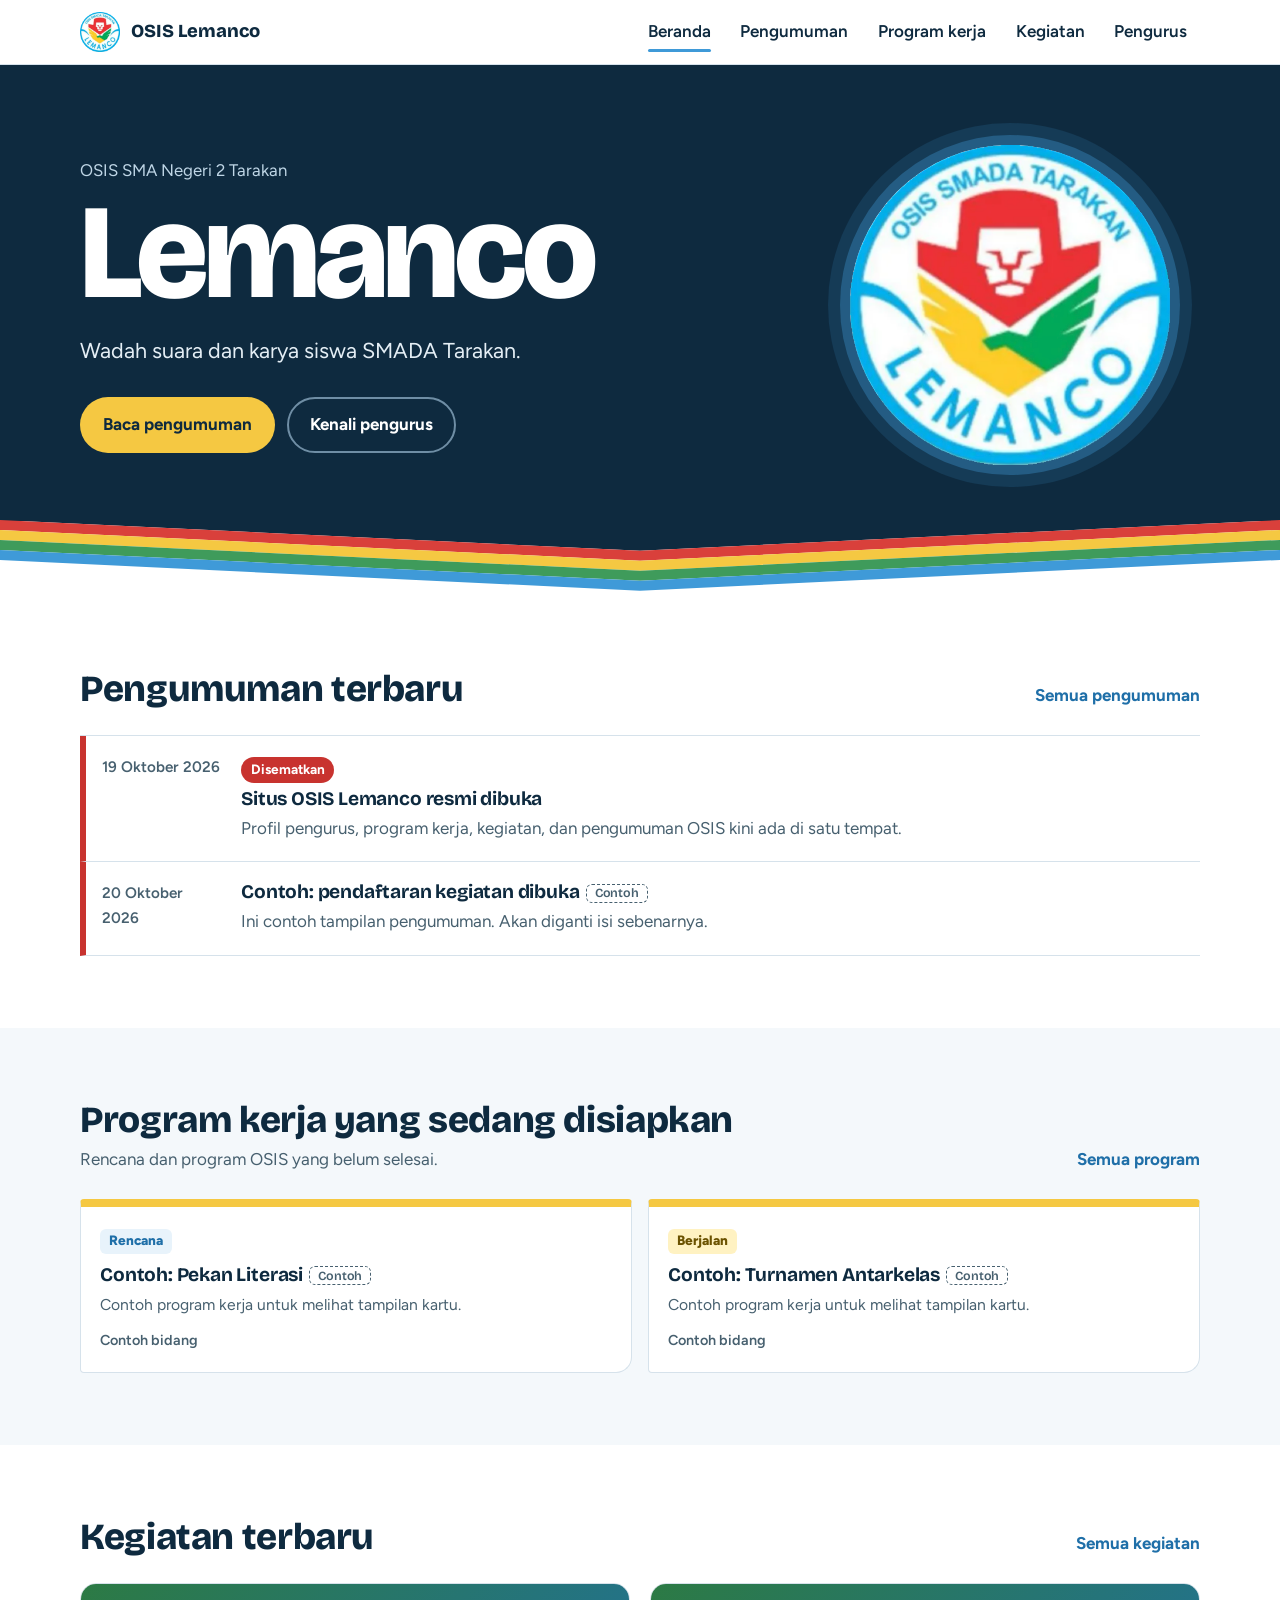
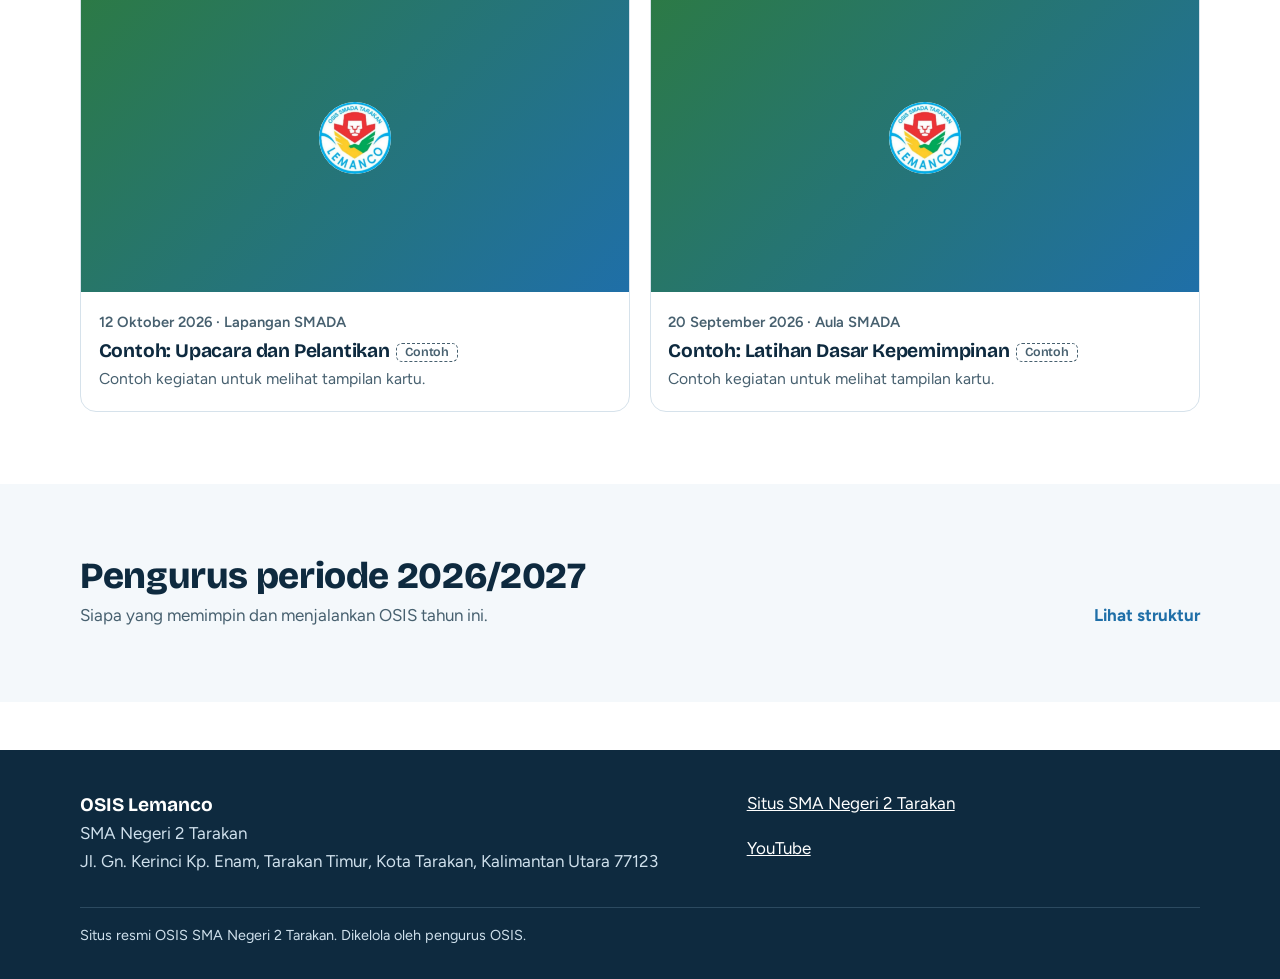
==== index.html @ 52ef7c07 "Desain awal situs OSIS Lemanco Co-Authored-By: Claude Sonnet 5.5 <noreply@anthropic.com> Claude-Sess" ====
<!doctype html>
<html lang="id">
<head>
<meta charset="utf-8">
<meta name="viewport" content="width=device-width,initial-scale=1">
<title>OSIS Lemanco – SMA Negeri 2 Tarakan</title>
<meta name="description" content="Situs resmi OSIS Lemanco SMA Negeri 2 Tarakan: pengurus, program kerja, kegiatan, dan pengumuman.">
<meta name="theme-color" content="#0E2A3F">
<link rel="icon" type="image/png" href="assets/favicon.png">
<link rel="apple-touch-icon" href="assets/apple-touch-icon.png">
<meta property="og:title" content="OSIS Lemanco – SMA Negeri 2 Tarakan">
<meta property="og:description" content="Situs resmi OSIS Lemanco SMA Negeri 2 Tarakan: pengurus, program kerja, kegiatan, dan pengumuman.">
<meta property="og:image" content="https://osislemanco-sman2trk.github.io/assets/logo.png">
<link rel="preconnect" href="https://fonts.googleapis.com">
<link rel="preconnect" href="https://fonts.gstatic.com" crossorigin>
<link href="https://fonts.googleapis.com/css2?family=Bricolage+Grotesque:opsz,wght@12..96,700;12..96,800&family=Figtree:wght@400;600;700&display=swap" rel="stylesheet">
<link rel="stylesheet" href="css/style.css">
</head>
<body data-page="index">
<a class="skip" href="#main">Langsung ke isi</a>
<header id="site-header"></header>
<main id="main">
<section class="hero"><div class="wrap">
<div><small>OSIS SMA Negeri 2 Tarakan</small><h1>Lemanco</h1>
<p class="lead">Wadah suara dan karya siswa SMADA Tarakan.</p>
<div class="hero-cta"><a class="btn btn-yellow" href="pengumuman.html">Baca pengumuman</a><a class="btn btn-ghost" href="pengurus.html">Kenali pengurus</a></div></div>
<div class="hero-logo"><img src="assets/logo.png" alt="Logo OSIS Lemanco SMADA Tarakan" width="320" height="320"></div>
</div></section>
<svg class="vband" viewBox="0 0 100 10" preserveAspectRatio="none" aria-hidden="true"><polygon points="0,0 100,0 50,4" fill="#0E2A3F"/><polygon points="0,0 50,4 100,0 100,1.3 50,5.3 0,1.3" fill="#D9403B"/><polygon points="0,1.3 50,5.3 100,1.3 100,2.6 50,6.6 0,2.6" fill="#F5C842"/><polygon points="0,2.6 50,6.6 100,2.6 100,3.9 50,7.9 0,3.9" fill="#3F9B5B"/><polygon points="0,3.9 50,7.9 100,3.9 100,5.2 50,9.2 0,5.2" fill="#3F9AD8"/></svg>
<section class="section cat-red"><div class="wrap">
<div class="section-head"><div><h2>Pengumuman terbaru</h2></div><a class="more" href="pengumuman.html">Semua pengumuman</a></div>
<ul class="ann-list" id="home-ann"></ul></div></section>
<section class="section alt cat-yellow"><div class="wrap">
<div class="section-head"><div><h2>Program kerja yang sedang disiapkan</h2><p>Rencana dan program OSIS yang belum selesai.</p></div><a class="more" href="program.html">Semua program</a></div>
<div class="prog-grid" id="home-prog"></div></div></section>
<section class="section cat-green"><div class="wrap">
<div class="section-head"><div><h2>Kegiatan terbaru</h2></div><a class="more" href="kegiatan.html">Semua kegiatan</a></div>
<div class="keg-grid" id="home-keg"></div></div></section>
<section class="section alt cat-sky"><div class="wrap">
<div class="section-head solo"><div><h2>Pengurus periode <span id="home-period"></span></h2><p>Siapa yang memimpin dan menjalankan OSIS tahun ini.</p></div><a class="more" href="pengurus.html">Lihat struktur</a></div></div></section>
</main>
<footer id="site-footer"></footer>
<script src="js/app.js"></script>
</body>
</html>
---- css/style.css ----
:root{
  --ink:#0E2A3F; --ink-2:#47606F; --sky:#3F9AD8; --sky-deep:#1F6FA8; --sky-soft:#E8F3FB;
  --red:#C8332F; --yellow:#F5C842; --green:#2C7A44; --paper:#fff; --mist:#F4F8FB; --line:#D6E2EB;
  --f-display:'Bricolage Grotesque','Avenir Next','Segoe UI',system-ui,sans-serif;
  --f-body:'Figtree','Avenir Next','Segoe UI',system-ui,sans-serif;
  --wrap:1120px;
}
*{box-sizing:border-box}
html{scroll-behavior:smooth}
body{margin:0;font-family:var(--f-body);font-size:1.0625rem;line-height:1.6;color:var(--ink);background:var(--paper);-webkit-text-size-adjust:100%}
img{max-width:100%;display:block}
a{color:var(--sky-deep)}
:focus-visible{outline:3px solid var(--yellow);outline-offset:3px;border-radius:4px}
.wrap{width:min(var(--wrap),100% - 2rem);margin-inline:auto}
h1,h2,h3{font-family:var(--f-display);line-height:1.1;margin:0;letter-spacing:-.01em}
h2{font-size:clamp(1.6rem,3.4vw,2.3rem);font-weight:800}
h3{font-size:1.2rem;font-weight:700}
p{margin:0}
.skip{position:absolute;left:-999px;top:0;background:var(--yellow);color:var(--ink);padding:.6rem 1rem;z-index:100}
.skip:focus{left:0}

/* header */
.site-header{position:sticky;top:0;z-index:50;background:rgba(255,255,255,.96);border-bottom:1px solid var(--line);backdrop-filter:blur(6px)}
.site-header .wrap{display:flex;align-items:center;gap:1rem;min-height:64px}
.brand{display:flex;align-items:center;gap:.7rem;text-decoration:none;color:var(--ink);font-family:var(--f-display);font-weight:800;font-size:1.15rem}
.brand img{width:40px;height:40px}
.nav{margin-left:auto;display:flex;gap:.25rem}
.nav a{position:relative;padding:.5rem .8rem;text-decoration:none;color:var(--ink);font-weight:600;border-radius:8px}
.nav a:hover{background:var(--mist)}
.nav a[aria-current="page"]::after{content:"";position:absolute;left:.8rem;right:.8rem;bottom:2px;height:3px;border-radius:3px;background:var(--cat,var(--sky))}
.menu-btn{display:none;margin-left:auto;background:none;border:1px solid var(--line);border-radius:10px;padding:.45rem .7rem;font:inherit;font-weight:600;color:var(--ink)}
@media(max-width:760px){
  .menu-btn{display:block}
  .nav{display:none;position:absolute;top:64px;left:0;right:0;background:#fff;border-bottom:1px solid var(--line);flex-direction:column;padding:.5rem 1rem 1rem;margin:0}
  .nav.is-open{display:flex}
  .nav a{padding:.8rem .6rem}
}

/* hero */
.hero{background:var(--ink);color:#fff;padding:clamp(2.5rem,7vw,5rem) 0 clamp(2rem,5vw,3.5rem)}
.hero .wrap{display:grid;grid-template-columns:1.3fr .7fr;gap:2rem;align-items:center}
.hero small{display:block;font-size:1.05rem;color:#BFD6E6;margin-bottom:.6rem}
.hero h1{font-size:clamp(3.4rem,13vw,8.4rem);font-weight:800;line-height:.9;letter-spacing:-.035em}
.hero p.lead{font-size:clamp(1.1rem,2.2vw,1.35rem);max-width:36ch;margin-top:1.2rem;color:#E4EEF5}
.hero-logo{justify-self:center;width:min(100%,320px);aspect-ratio:1;border-radius:50%;background:#fff;box-shadow:0 0 0 10px rgba(63,154,216,.35),0 0 0 22px rgba(63,154,216,.15)}
.hero-logo img{width:100%;height:100%}
.hero-cta{display:flex;flex-wrap:wrap;gap:.8rem;margin-top:1.8rem}
.btn{display:inline-block;padding:.8rem 1.3rem;border-radius:999px;font-weight:700;text-decoration:none;border:2px solid transparent}
.btn-yellow{background:var(--yellow);color:var(--ink)}
.btn-yellow:hover{background:#ffd95e}
.btn-ghost{border-color:#6F8EA5;color:#fff}
.btn-ghost:hover{background:rgba(255,255,255,.1)}
.vband{display:block;width:100%;height:clamp(36px,6vw,84px);margin-top:-1px}
@media(max-width:760px){.hero .wrap{grid-template-columns:1fr}.hero-logo{width:200px;order:-1;justify-self:start}}

/* sections */
.section{padding:clamp(2.5rem,6vw,4.5rem) 0}
.section.alt{background:var(--mist)}
.section-head{display:flex;align-items:end;justify-content:space-between;gap:1rem;margin-bottom:1.6rem;flex-wrap:wrap}
.section-head.solo{margin-bottom:0}
.section-head p{color:var(--ink-2);max-width:46ch;margin-top:.4rem}
.more{font-weight:700;text-decoration:none}
.more:hover{text-decoration:underline}
.page-title{padding:clamp(2rem,5vw,3.2rem) 0 1.4rem;border-bottom:1px solid var(--line)}
.page-title h1{font-size:clamp(2.2rem,6vw,3.6rem);font-weight:800}
.page-title p{margin-top:.6rem;color:var(--ink-2);max-width:52ch}
.page-title .bar{display:block;width:72px;height:8px;border-radius:8px;background:var(--cat,var(--sky));margin-bottom:1rem}

.chip{display:inline-block;padding:.15rem .6rem;border-radius:999px;font-size:.85rem;font-weight:700;background:var(--cat,var(--sky));color:#fff}
.chip.on-yellow{color:var(--ink)}
.sample{display:inline-block;margin-left:.4rem;padding:.1rem .5rem;border:1px dashed var(--ink-2);border-radius:6px;font-size:.78rem;color:var(--ink-2);vertical-align:middle;font-weight:600}
.cat-red{--cat:var(--red)}.cat-yellow{--cat:var(--yellow)}.cat-green{--cat:var(--green)}.cat-sky{--cat:var(--sky-deep)}

/* announcement list */
.ann-list{list-style:none;margin:0;padding:0;border-top:1px solid var(--line)}
.ann{display:grid;grid-template-columns:120px 1fr;gap:1.2rem;padding:1.2rem 0 1.2rem 1rem;border-bottom:1px solid var(--line);border-left:6px solid var(--red);margin-left:0}
.ann time{color:var(--ink-2);font-weight:600;font-size:.95rem}
.ann h3 a{color:var(--ink);text-decoration:none}
.ann h3 a:hover{text-decoration:underline}
.ann p{color:var(--ink-2);margin-top:.35rem;max-width:62ch}
.ann .pin{display:inline-block;margin-bottom:.3rem}
@media(max-width:600px){.ann{grid-template-columns:1fr;gap:.3rem}}

/* programs */
.prog-grid{display:grid;grid-template-columns:repeat(auto-fit,minmax(240px,1fr));gap:1rem}
.prog{background:#fff;border:1px solid var(--line);border-top:8px solid var(--yellow);border-radius:4px 4px 16px 4px;padding:1.2rem}
.prog h3{margin:.6rem 0 .4rem}
.prog p{color:var(--ink-2);font-size:.98rem}
.prog .meta{margin-top:.8rem;font-size:.9rem;font-weight:600;color:var(--ink-2)}
.status{display:inline-block;font-weight:800;font-size:.85rem;padding:.12rem .55rem;border-radius:6px;background:var(--sky-soft);color:var(--sky-deep)}
.status.berjalan{background:#FFF2C2;color:#6B5200}
.status.selesai{background:#DDF1E3;color:var(--green)}

/* kegiatan */
.keg-grid{display:grid;grid-template-columns:repeat(auto-fit,minmax(260px,1fr));gap:1.2rem}
.keg{display:flex;flex-direction:column;background:#fff;border-radius:16px;overflow:hidden;border:1px solid var(--line);text-decoration:none;color:inherit}
.keg:hover{border-color:var(--green)}
.keg .cover{aspect-ratio:16/9;background:linear-gradient(135deg,var(--green),var(--sky-deep));display:grid;place-items:center}
.keg .cover img{width:100%;height:100%;object-fit:cover}
.keg .cover img.ph{width:72px;height:72px;object-fit:contain;background:#fff;border-radius:50%}
.keg .body{padding:1rem 1.1rem 1.2rem}
.keg time{font-size:.92rem;color:var(--ink-2);font-weight:600}
.keg h3{margin:.3rem 0 .3rem}
.keg p{color:var(--ink-2);font-size:.98rem}

/* filter */
.filters{display:flex;flex-wrap:wrap;gap:.5rem;margin:1.4rem 0}
.filters button{font:inherit;font-weight:600;border:1.5px solid var(--line);background:#fff;color:var(--ink);padding:.4rem .9rem;border-radius:999px;cursor:pointer}
.filters button[aria-pressed="true"]{background:var(--ink);border-color:var(--ink);color:#fff}

/* pengurus */
.group{margin-top:2rem}
.group h2{font-size:1.4rem;margin-bottom:1rem;padding-left:.8rem;border-left:6px solid var(--sky)}
.people{display:grid;grid-template-columns:repeat(auto-fill,minmax(200px,1fr));gap:1rem}
.person{display:flex;gap:.8rem;align-items:center;padding:.8rem;border:1px solid var(--line);border-radius:14px;background:#fff}
.avatar{flex:none;width:56px;height:56px;border-radius:50%;background:var(--sky-soft);color:var(--sky-deep);display:grid;place-items:center;font-family:var(--f-display);font-weight:800;font-size:1.2rem;overflow:hidden}
.avatar img{width:100%;height:100%;object-fit:cover}
.person strong{display:block;line-height:1.25}
.person span{font-size:.92rem;color:var(--ink-2)}
.person .empty{font-style:italic}

/* article */
.article{max-width:68ch;padding:2rem 0 4rem}
.article h1{font-size:clamp(2rem,5vw,3rem);font-weight:800;margin:.6rem 0 .5rem}
.article time{color:var(--ink-2);font-weight:600}
.article .text p{margin-top:1.1rem}
.back{display:inline-block;margin-top:1.5rem;font-weight:700}

.empty-state{padding:2rem;border:2px dashed var(--line);border-radius:16px;color:var(--ink-2);text-align:center}

/* footer */
.site-footer{background:var(--ink);color:#CFE0EC;padding:2.5rem 0 2rem;margin-top:3rem}
.site-footer .wrap{display:grid;grid-template-columns:1.4fr 1fr;gap:2rem}
.site-footer a{color:#fff}
.site-footer strong{font-family:var(--f-display);font-size:1.2rem;color:#fff}
.site-footer ul{list-style:none;margin:0;padding:0;display:grid;gap:.3rem}
.site-footer .legal{grid-column:1/-1;border-top:1px solid #2C4A60;padding-top:1rem;font-size:.9rem}
@media(max-width:700px){.site-footer .wrap{grid-template-columns:1fr}}
.is-filtered-out{display:none !important}
@media(prefers-reduced-motion:reduce){html{scroll-behavior:auto}}
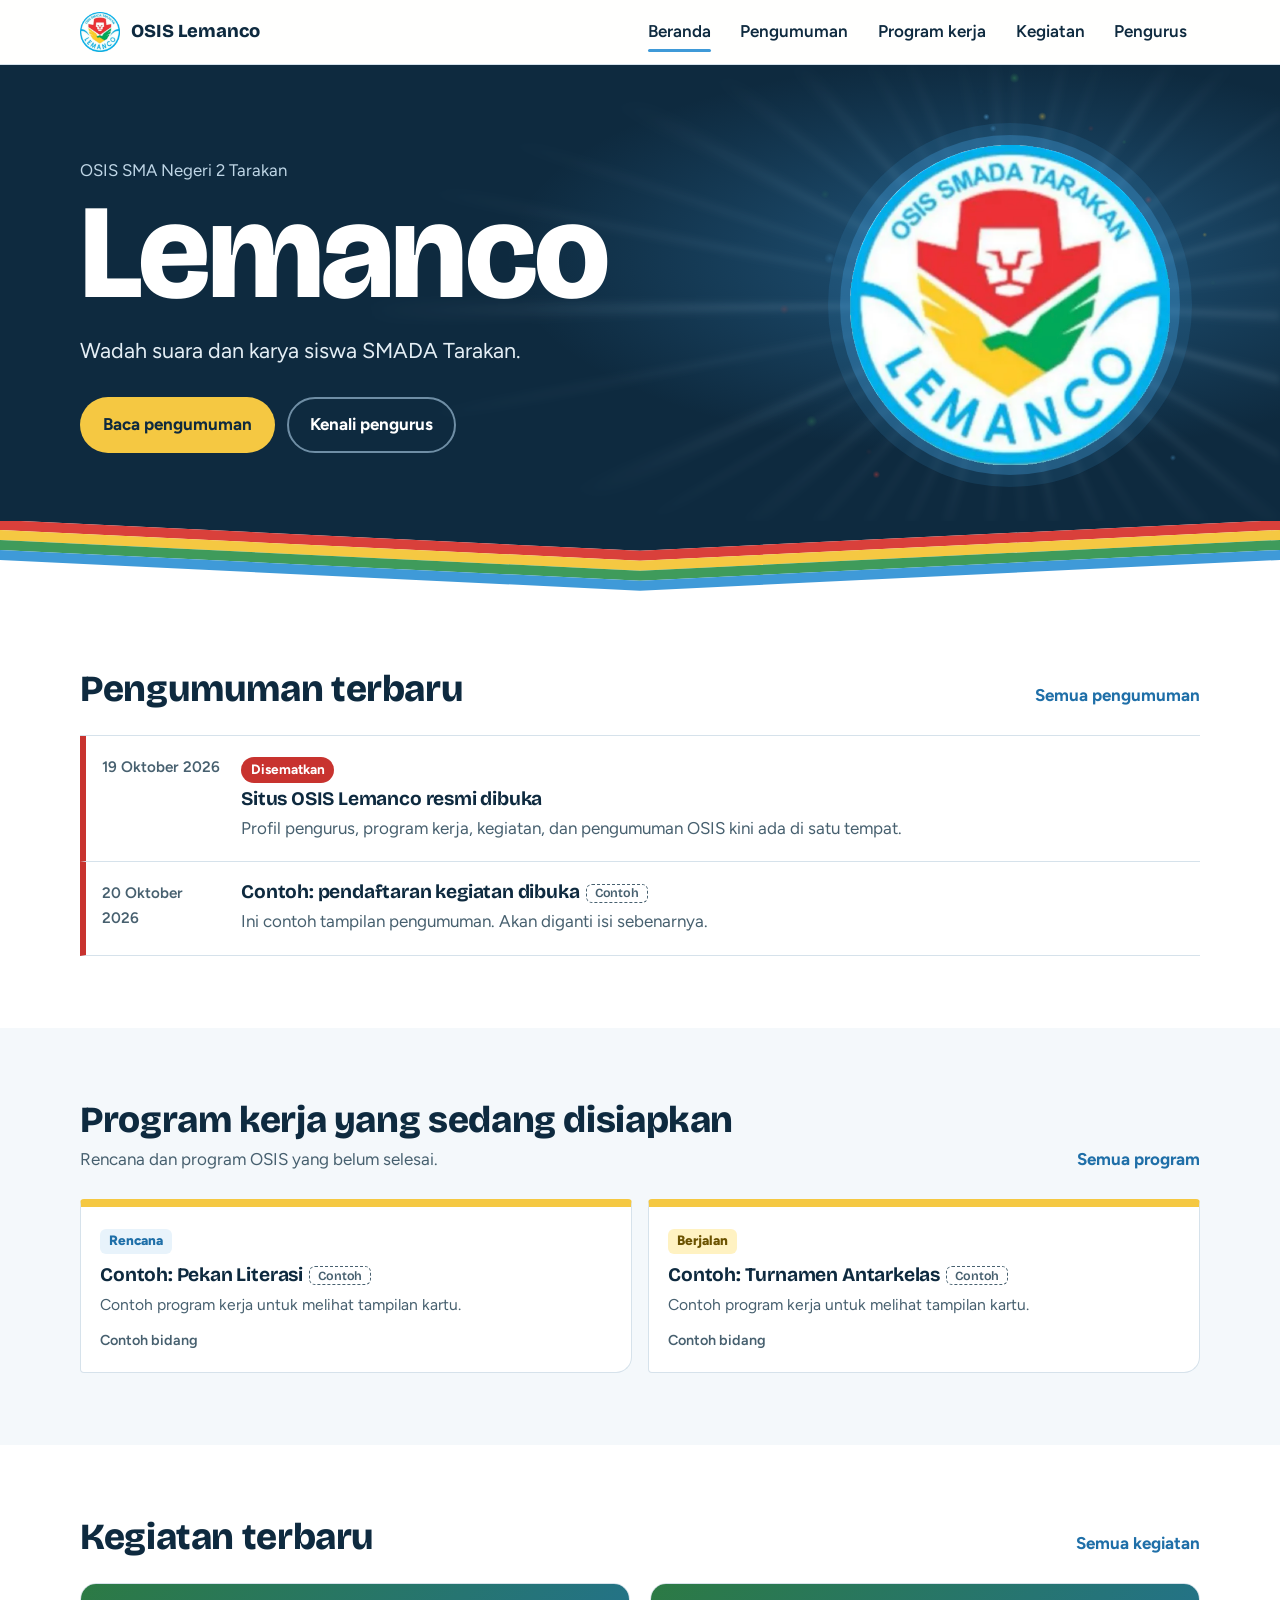
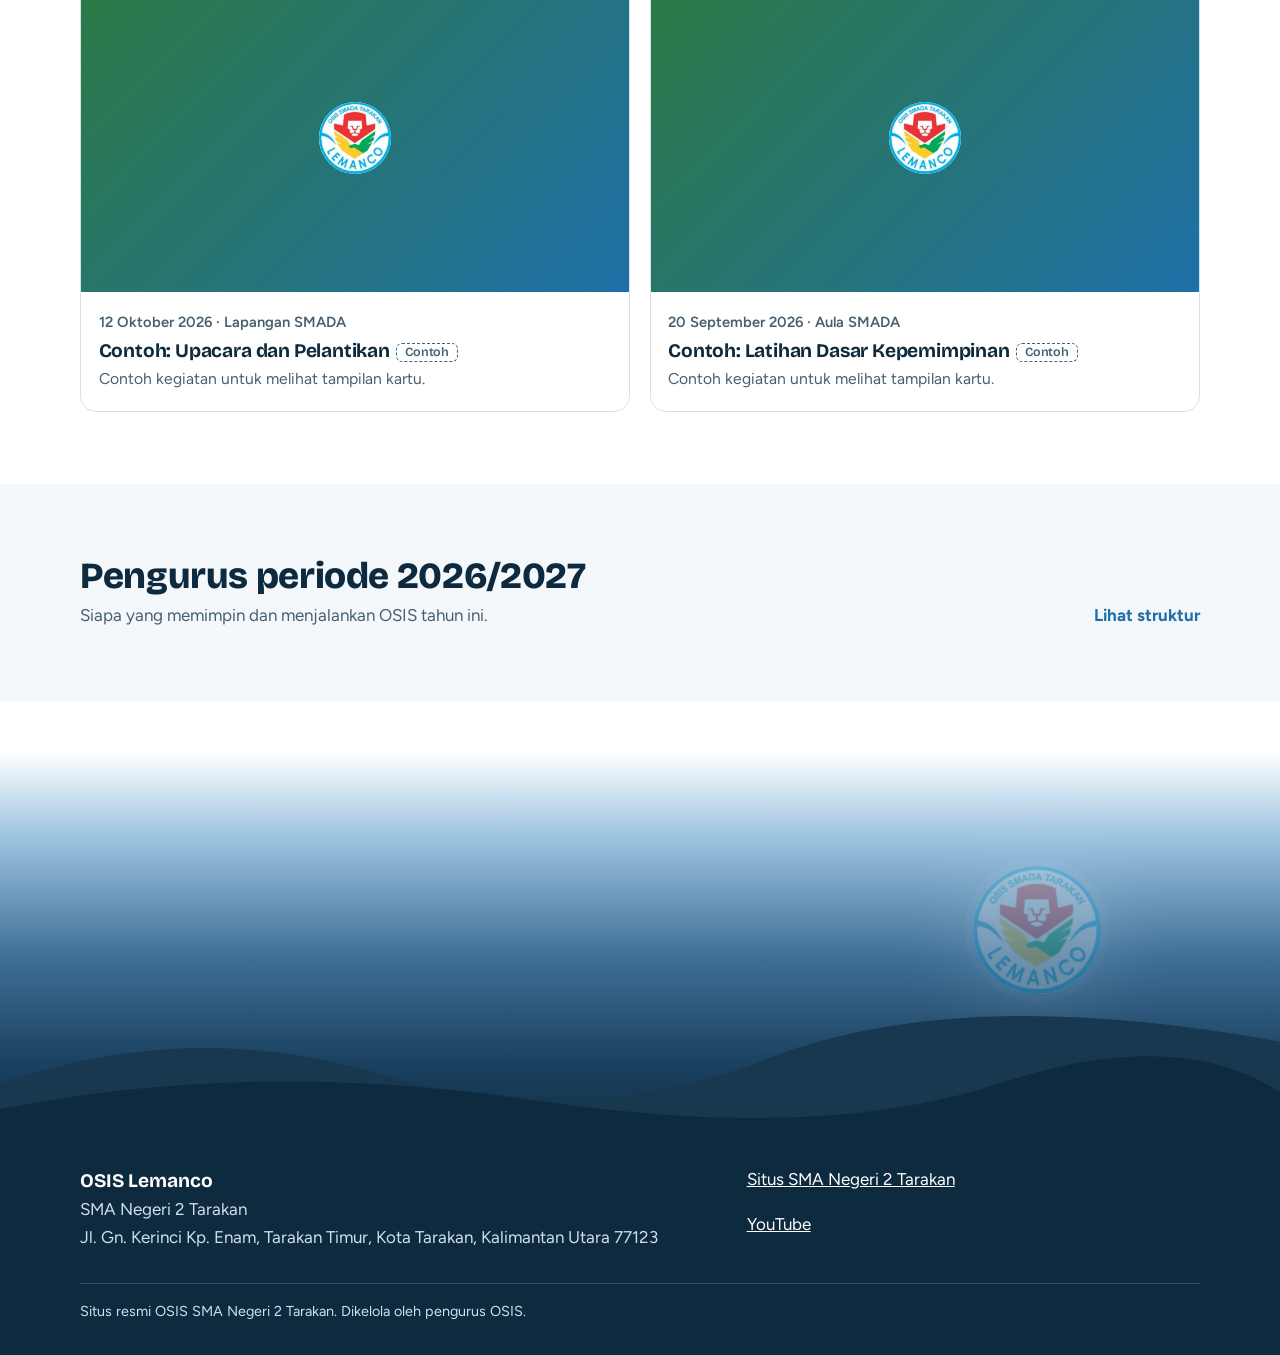
==== commit 5d9e8081: "Percantik: cahaya hero, langit malam, perjalanan waktu (adaptasi Rohis) Co-Authored-By: Claude Sonne" ====
--- a/index.html
+++ b/index.html
@@ -20,11 +20,11 @@
 <a class="skip" href="#main">Langsung ke isi</a>
 <header id="site-header"></header>
 <main id="main">
-<section class="hero"><div class="wrap">
-<div><small>OSIS SMA Negeri 2 Tarakan</small><h1>Lemanco</h1>
-<p class="lead">Wadah suara dan karya siswa SMADA Tarakan.</p>
-<div class="hero-cta"><a class="btn btn-yellow" href="pengumuman.html">Baca pengumuman</a><a class="btn btn-ghost" href="pengurus.html">Kenali pengurus</a></div></div>
-<div class="hero-logo"><img src="assets/logo.png" alt="Logo OSIS Lemanco SMADA Tarakan" width="320" height="320"></div>
+<section class="hero is-prep" id="hero"><div class="wrap">
+<div><small class="hero-in" style="--hd:0ms">OSIS SMA Negeri 2 Tarakan</small><h1 class="hero-in" style="--hd:120ms">Lemanco</h1>
+<p class="lead hero-in" style="--hd:260ms">Wadah suara dan karya siswa SMADA Tarakan.</p>
+<div class="hero-cta hero-in" style="--hd:380ms"><a class="btn btn-yellow" href="pengumuman.html">Baca pengumuman</a><a class="btn btn-ghost" href="pengurus.html">Kenali pengurus</a></div></div>
+<div class="hero-logo hero-in" style="--hd:200ms"><img src="assets/logo.png" alt="Logo OSIS Lemanco SMADA Tarakan" width="320" height="320"></div>
 </div></section>
 <svg class="vband" viewBox="0 0 100 10" preserveAspectRatio="none" aria-hidden="true"><polygon points="0,0 100,0 50,4" fill="#0E2A3F"/><polygon points="0,0 50,4 100,0 100,1.3 50,5.3 0,1.3" fill="#D9403B"/><polygon points="0,1.3 50,5.3 100,1.3 100,2.6 50,6.6 0,2.6" fill="#F5C842"/><polygon points="0,2.6 50,6.6 100,2.6 100,3.9 50,7.9 0,3.9" fill="#3F9B5B"/><polygon points="0,3.9 50,7.9 100,3.9 100,5.2 50,9.2 0,5.2" fill="#3F9AD8"/></svg>
 <section class="section cat-red"><div class="wrap">
@@ -41,5 +41,7 @@
 </main>
 <footer id="site-footer"></footer>
 <script src="js/app.js"></script>
+<script src="js/hero-light.js" defer></script>
+<script src="js/night.js" defer></script>
 </body>
 </html>
--- a/css/style.css
+++ b/css/style.css
@@ -37,10 +37,10 @@
 }
 
 /* hero */
-.hero{background:var(--ink);color:#fff;padding:clamp(2.5rem,7vw,5rem) 0 clamp(2rem,5vw,3.5rem)}
+.hero{position:relative;isolation:isolate;overflow:hidden;background:radial-gradient(55% 62% at 78% 42%,rgba(63,154,216,.38),rgba(63,154,216,0) 70%),var(--ink);color:#fff;padding:clamp(2.5rem,7vw,5rem) 0 clamp(2rem,5vw,3.5rem)}
 .hero .wrap{display:grid;grid-template-columns:1.3fr .7fr;gap:2rem;align-items:center}
 .hero small{display:block;font-size:1.05rem;color:#BFD6E6;margin-bottom:.6rem}
-.hero h1{font-size:clamp(3.4rem,13vw,8.4rem);font-weight:800;line-height:.9;letter-spacing:-.035em}
+.hero h1{font-size:clamp(3.4rem,13vw,8.4rem);font-weight:800;line-height:.9;letter-spacing:-.02em}
 .hero p.lead{font-size:clamp(1.1rem,2.2vw,1.35rem);max-width:36ch;margin-top:1.2rem;color:#E4EEF5}
 .hero-logo{justify-self:center;width:min(100%,320px);aspect-ratio:1;border-radius:50%;background:#fff;box-shadow:0 0 0 10px rgba(63,154,216,.35),0 0 0 22px rgba(63,154,216,.15)}
 .hero-logo img{width:100%;height:100%}
@@ -51,7 +51,7 @@
 .btn-ghost{border-color:#6F8EA5;color:#fff}
 .btn-ghost:hover{background:rgba(255,255,255,.1)}
 .vband{display:block;width:100%;height:clamp(36px,6vw,84px);margin-top:-1px}
-@media(max-width:760px){.hero .wrap{grid-template-columns:1fr}.hero-logo{width:200px;order:-1;justify-self:start}}
+@media(max-width:760px){.hero .wrap{grid-template-columns:1fr}.hero-logo{width:190px;order:-1;justify-self:start;margin:22px 0 14px 22px}}
 
 /* sections */
 .section{padding:clamp(2.5rem,6vw,4.5rem) 0}
@@ -129,7 +129,7 @@
 .empty-state{padding:2rem;border:2px dashed var(--line);border-radius:16px;color:var(--ink-2);text-align:center}
 
 /* footer */
-.site-footer{background:var(--ink);color:#CFE0EC;padding:2.5rem 0 2rem;margin-top:3rem}
+.site-footer{background:var(--ink);color:#CFE0EC;padding:1rem 0 2rem;margin-top:0}
 .site-footer .wrap{display:grid;grid-template-columns:1.4fr 1fr;gap:2rem}
 .site-footer a{color:#fff}
 .site-footer strong{font-family:var(--f-display);font-size:1.2rem;color:#fff}
@@ -138,3 +138,35 @@
 @media(max-width:700px){.site-footer .wrap{grid-template-columns:1fr}}
 .is-filtered-out{display:none !important}
 @media(prefers-reduced-motion:reduce){html{scroll-behavior:auto}}
+
+/* cahaya hero (js/hero-light.js) */
+.hero .wrap{position:relative}
+.hero-rays{position:absolute;inset:0;z-index:-1;pointer-events:none;mix-blend-mode:screen;filter:blur(3px);opacity:.8;animation:rays-sway 28s ease-in-out infinite alternate}
+.hero-dust{position:absolute;inset:0;width:100%;height:100%;z-index:-1;pointer-events:none}
+@keyframes rays-sway{from{transform:rotate(-.8deg);opacity:.7}to{transform:rotate(.8deg);opacity:.9}}
+.hero-logo{animation:none}
+.hero.is-ready .hero-logo{animation:rise-in 900ms cubic-bezier(.2,.7,.2,1) both,float-soft 7s ease-in-out 1s infinite alternate;animation-delay:var(--hd,0ms),1s}
+.hero.is-prep .hero-in{opacity:0}
+.hero.is-ready .hero-in{animation:rise-in 900ms cubic-bezier(.2,.7,.2,1) both;animation-delay:var(--hd,0ms)}
+@keyframes rise-in{from{opacity:0;transform:translateY(18px)}to{opacity:1;transform:none}}
+@keyframes float-soft{from{translate:0 0}to{translate:0 -10px}}
+
+/* perjalanan waktu halaman (js/night.js) */
+.journey-tint{position:fixed;inset:0;z-index:-1;pointer-events:none}
+.journey-morning{background:linear-gradient(180deg,#FFF7DD 0%,#FFFFFF 55%);opacity:calc(1 - var(--journey,0) * 1.2)}
+.journey-evening{background:linear-gradient(180deg,#FFFFFF 40%,#DCEBF7 100%);opacity:calc(var(--journey,0) * .95)}
+
+/* langit malam di atas footer */
+.night{position:relative;height:clamp(240px,40vw,400px);margin-top:3rem;overflow:hidden;background:linear-gradient(180deg,rgba(255,255,255,0) 0%,#9CC3E0 22%,#3F6E95 52%,#1B4261 78%,#0E2A3F 100%)}
+.stars{position:absolute;inset:0;opacity:var(--night,1)}
+.stars i{position:absolute;border-radius:50%;background:#fff;animation:twinkle 4s ease-in-out infinite}
+@keyframes twinkle{0%,100%{opacity:.95}50%{opacity:.25}}
+.night-moon{position:absolute;right:clamp(1rem,14%,12rem);top:18%;width:clamp(84px,12vw,128px);aspect-ratio:1;opacity:calc(.25 + var(--night,1) * .75);transform:translateY(calc((1 - var(--night,1)) * 44px))}
+.night-moon img{width:100%;height:100%;border-radius:50%;background:#fff;box-shadow:0 0 0 8px rgba(255,255,255,.12),0 0 70px 22px rgba(190,222,248,.5)}
+.hills{position:absolute;left:0;right:0;bottom:-1px;width:100%;height:42%;display:block}
+@media(prefers-reduced-motion:reduce){
+  .hero-rays,.hero.is-ready .hero-logo,.stars i{animation:none}
+  .hero.is-prep .hero-in{opacity:1}
+  .hero.is-ready .hero-in{animation:none}
+  .hero.is-ready .hero-logo{animation:none}
+}
